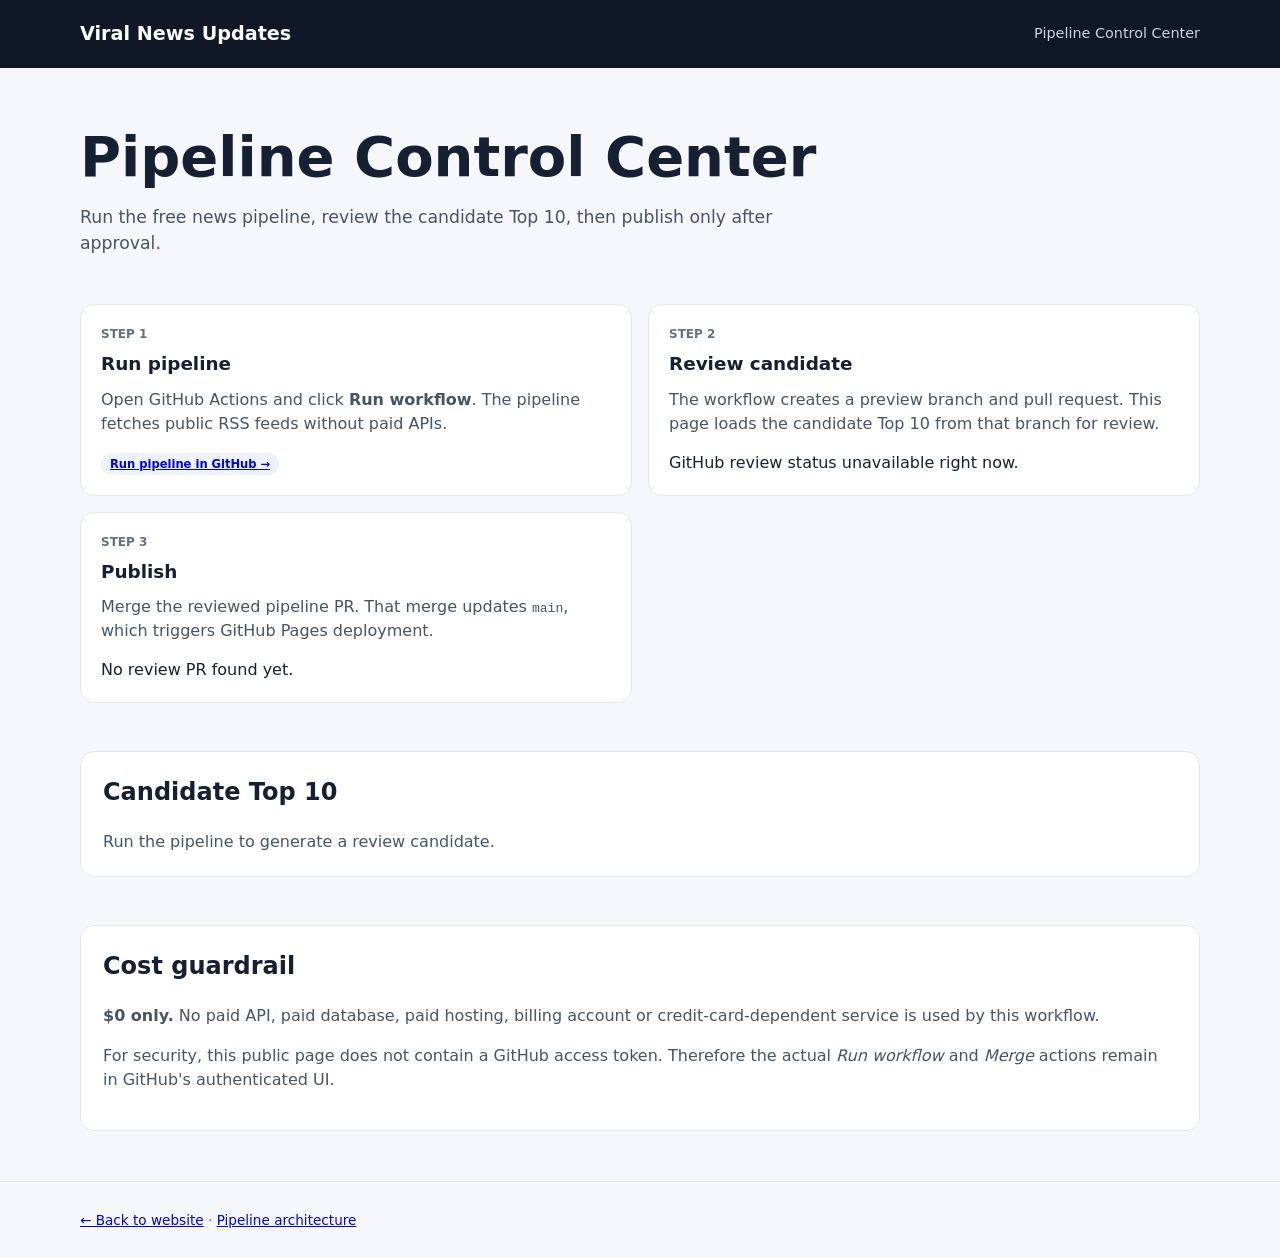
==== control.html @ 2425393c "feat: add free pipeline control center" ====
<!doctype html><html lang="en"><head><meta charset="utf-8"><meta name="viewport" content="width=device-width,initial-scale=1"><title>Pipeline Control Center · Viral News Updates</title><link rel="stylesheet" href="styles.css"></head><body><header class="site-header"><div class="container header-inner"><a class="brand" href="./">Viral News Updates</a><span class="tagline">Pipeline Control Center</span></div></header><main class="container"><section class="hero"><div><h1>Pipeline Control Center</h1><p class="hero-copy">Run the free news pipeline, review the candidate Top 10, then publish only after approval.</p></div></section><section class="issue-grid"><article class="card"><div class="rank">STEP 1</div><h3>Run pipeline</h3><p>Open GitHub Actions and click <strong>Run workflow</strong>. The pipeline fetches public RSS feeds without paid APIs.</p><a class="pill" href="https://github.com/Harshit381/viral-news-updates/actions/workflows/update-news.yml" target="_blank" rel="noopener">Run pipeline in GitHub →</a></article><article class="card"><div class="rank">STEP 2</div><h3>Review candidate</h3><p>The workflow creates a preview branch and pull request. This page loads the candidate Top 10 from that branch for review.</p><div id="candidate">Checking for an open pipeline review...</div></article><article class="card"><div class="rank">STEP 3</div><h3>Publish</h3><p>Merge the reviewed pipeline PR. That merge updates <code>main</code>, which triggers GitHub Pages deployment.</p><div id="publish">No review PR found yet.</div></article></section><section class="method"><h2>Candidate Top 10</h2><div id="preview">Run the pipeline to generate a review candidate.</div></section><section class="method"><h2>Cost guardrail</h2><p><strong>$0 only.</strong> No paid API, paid database, paid hosting, billing account or credit-card-dependent service is used by this workflow.</p><p>For security, this public page does not contain a GitHub access token. Therefore the actual <em>Run workflow</em> and <em>Merge</em> actions remain in GitHub's authenticated UI.</p></section></main><footer class="footer"><div class="container"><a href="./">← Back to website</a> · <a href="pipeline.html">Pipeline architecture</a></div></footer><script>
(async()=>{const api="https://api.github.com/repos/Harshit381/viral-news-updates/pulls?state=open&per_page=20";try{const prs=await fetch(api,{headers:{"Accept":"application/vnd.github+json"}}).then(r=>r.json());const pr=Array.isArray(prs)?prs.find(p=>(p.head?.ref||"").startsWith("pipeline-preview-")):null;if(!pr)return;document.querySelector("#candidate").innerHTML='<a class="pill" href="'+pr.html_url+'" target="_blank" rel="noopener">Review PR #'+pr.number+' →</a>';document.querySelector("#publish").innerHTML='<a class="pill" href="'+pr.html_url+'" target="_blank" rel="noopener">Review / merge PR #'+pr.number+' →</a>';const raw="https://raw.githubusercontent.com/Harshit381/viral-news-updates/"+encodeURIComponent(pr.head.ref)+"/data/issues.json";const d=await fetch(raw,{cache:"no-store"}).then(r=>r.json());const items=d.issues||[];document.querySelector("#preview").innerHTML=items.map((x,i)=>'<article class="method"><div class="rank">#'+(i+1)+'</div><h3>'+esc(x.title)+'</h3><p>'+esc(x.brief_summary||"")+'</p><div class="meta"><span class="pill">'+esc(x.status)+'</span><span class="pill">Score '+esc(x.score)+'</span><a class="pill" href="https://github.com/Harshit381/viral-news-updates/blob/'+encodeURIComponent(pr.head.ref)+'/data/issues.json" target="_blank" rel="noopener">Open candidate data</a></div></article>').join("")||"<p>Candidate data is empty.</p>";}catch(e){document.querySelector("#candidate").textContent="GitHub review status unavailable right now.";}})();
function esc(v){return String(v??"").replace(/[&<>"']/g,c=>({"&":"&amp;","<":"&lt;",">":"&gt;",'"':"&quot;","'":"&#039;"}[c]));}
</script></body></html>
---- styles.css ----
:root{font-family:Inter,system-ui,-apple-system,BlinkMacSystemFont,"Segoe UI",sans-serif;color:#172033;background:#f6f7fb;line-height:1.5}
*{box-sizing:border-box}body{margin:0}.container{width:min(1120px,92%);margin:auto}.site-header{background:#101828;color:#fff}.header-inner{min-height:68px;display:flex;align-items:center;justify-content:space-between;gap:20px}.brand{color:#fff;text-decoration:none;font-size:1.2rem;font-weight:800}.tagline{font-size:.9rem;color:#cbd5e1}.hero{padding:52px 0 30px;display:flex;justify-content:space-between;gap:30px}.eyebrow{font-size:.75rem;font-weight:800;letter-spacing:.12em;color:#667085}.hero h1{font-size:clamp(2rem,5vw,3.5rem);line-height:1.05;max-width:760px;margin:8px 0 18px}.hero-copy{max-width:720px;color:#475467;font-size:1.08rem}.last-updated{align-self:flex-end;white-space:nowrap;color:#667085;font-size:.85rem}.controls{background:#fff;border:1px solid #e4e7ec;border-radius:14px;padding:16px;display:grid;grid-template-columns:1fr 2fr;gap:12px;margin-bottom:36px}.controls label{display:flex;flex-direction:column;gap:6px;font-size:.8rem;font-weight:700;color:#475467}.controls input,.controls select{padding:11px 12px;border:1px solid #d0d5dd;border-radius:9px;background:#fff;font:inherit;color:#101828}.section-heading{display:flex;justify-content:space-between;align-items:center;margin-bottom:14px}.section-heading h2{margin:0}.section-heading span{color:#667085;font-size:.9rem}.issue-grid{display:grid;grid-template-columns:repeat(2,1fr);gap:16px}.card{background:#fff;border:1px solid #e4e7ec;border-radius:14px;padding:20px;text-decoration:none;color:inherit;transition:transform .12s ease,box-shadow .12s ease}.card:hover{transform:translateY(-2px);box-shadow:0 8px 24px rgba(16,24,40,.08)}.rank{font-size:.75rem;color:#667085;font-weight:800}.card h3{margin:7px 0 10px;font-size:1.15rem}.card p{color:#475467;margin:0 0 15px}.meta{display:flex;flex-wrap:wrap;gap:7px}.pill{border-radius:999px;background:#eef2ff;padding:4px 9px;font-size:.72rem;font-weight:700}.method{margin:48px 0;padding:22px;background:#fff;border:1px solid #e4e7ec;border-radius:14px;color:#475467}.method h2{margin-top:0;color:#172033}.footer{margin-top:50px;padding:28px 0;border-top:1px solid #e4e7ec;color:#667085;font-size:.85rem}@media(max-width:720px){.hero{display:block}.last-updated{margin-top:15px}.controls,.issue-grid{grid-template-columns:1fr}.tagline{display:none}}
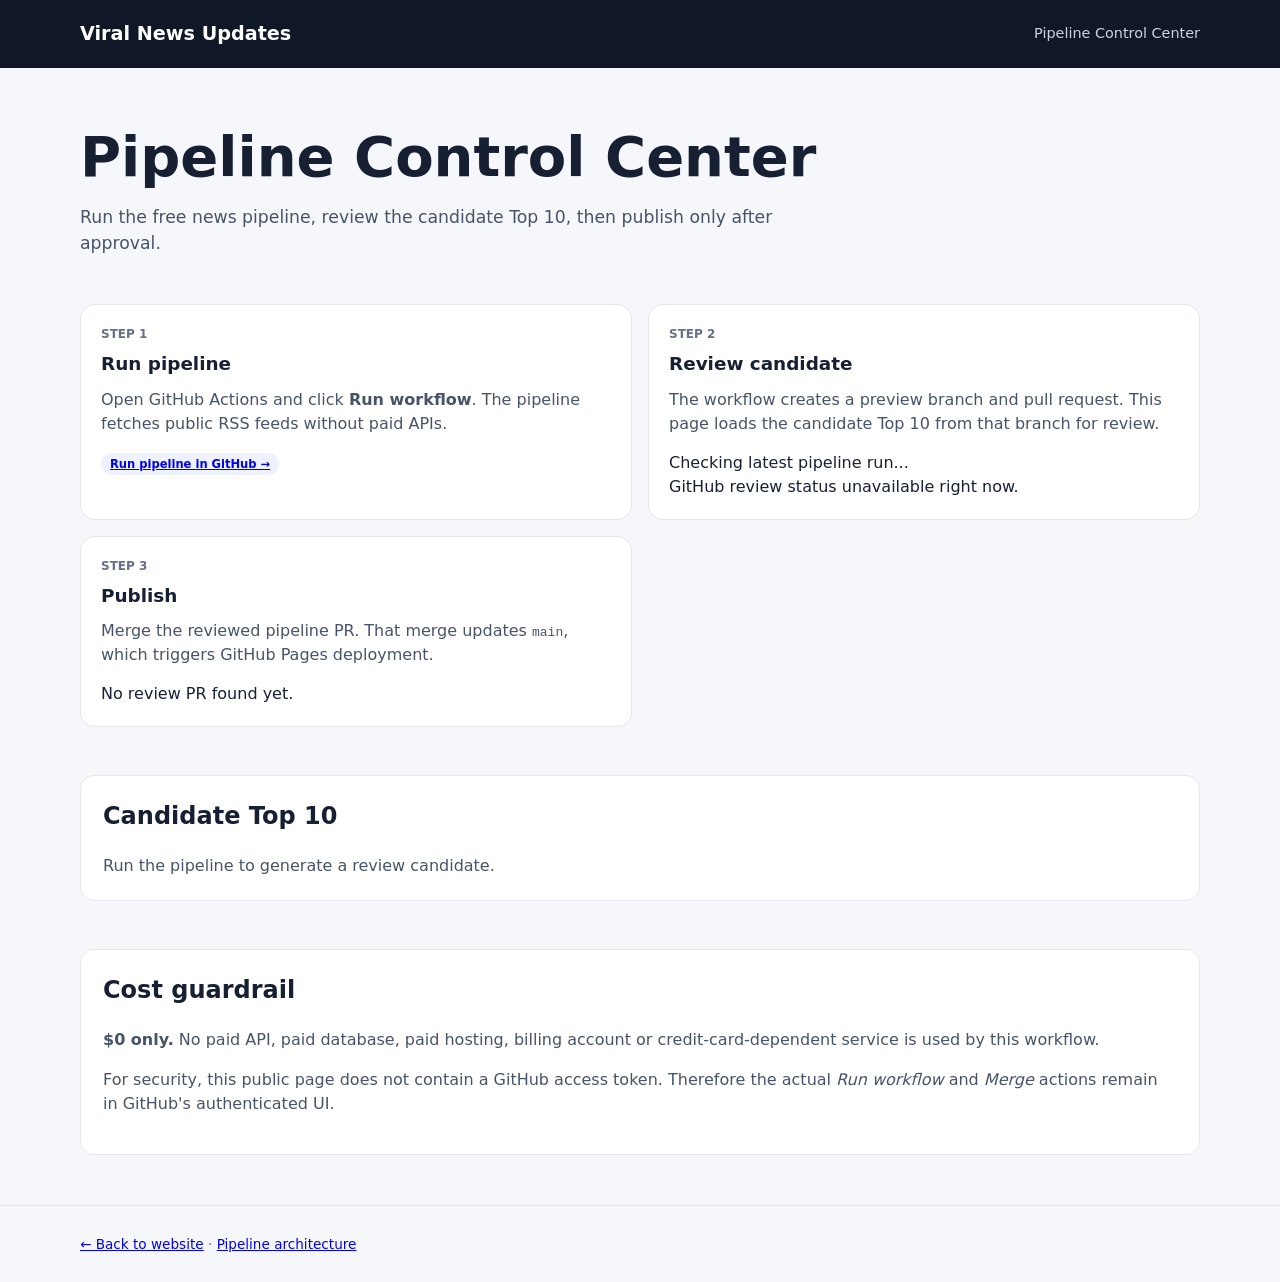
==== commit a20f4b0c: "feat: show latest pipeline run in control center" ====
--- a/control.html
+++ b/control.html
@@ -1,4 +1,4 @@
-<!doctype html><html lang="en"><head><meta charset="utf-8"><meta name="viewport" content="width=device-width,initial-scale=1"><title>Pipeline Control Center · Viral News Updates</title><link rel="stylesheet" href="styles.css"></head><body><header class="site-header"><div class="container header-inner"><a class="brand" href="./">Viral News Updates</a><span class="tagline">Pipeline Control Center</span></div></header><main class="container"><section class="hero"><div><h1>Pipeline Control Center</h1><p class="hero-copy">Run the free news pipeline, review the candidate Top 10, then publish only after approval.</p></div></section><section class="issue-grid"><article class="card"><div class="rank">STEP 1</div><h3>Run pipeline</h3><p>Open GitHub Actions and click <strong>Run workflow</strong>. The pipeline fetches public RSS feeds without paid APIs.</p><a class="pill" href="https://github.com/Harshit381/viral-news-updates/actions/workflows/update-news.yml" target="_blank" rel="noopener">Run pipeline in GitHub →</a></article><article class="card"><div class="rank">STEP 2</div><h3>Review candidate</h3><p>The workflow creates a preview branch and pull request. This page loads the candidate Top 10 from that branch for review.</p><div id="candidate">Checking for an open pipeline review...</div></article><article class="card"><div class="rank">STEP 3</div><h3>Publish</h3><p>Merge the reviewed pipeline PR. That merge updates <code>main</code>, which triggers GitHub Pages deployment.</p><div id="publish">No review PR found yet.</div></article></section><section class="method"><h2>Candidate Top 10</h2><div id="preview">Run the pipeline to generate a review candidate.</div></section><section class="method"><h2>Cost guardrail</h2><p><strong>$0 only.</strong> No paid API, paid database, paid hosting, billing account or credit-card-dependent service is used by this workflow.</p><p>For security, this public page does not contain a GitHub access token. Therefore the actual <em>Run workflow</em> and <em>Merge</em> actions remain in GitHub's authenticated UI.</p></section></main><footer class="footer"><div class="container"><a href="./">← Back to website</a> · <a href="pipeline.html">Pipeline architecture</a></div></footer><script>
-(async()=>{const api="https://api.github.com/repos/Harshit381/viral-news-updates/pulls?state=open&per_page=20";try{const prs=await fetch(api,{headers:{"Accept":"application/vnd.github+json"}}).then(r=>r.json());const pr=Array.isArray(prs)?prs.find(p=>(p.head?.ref||"").startsWith("pipeline-preview-")):null;if(!pr)return;document.querySelector("#candidate").innerHTML='<a class="pill" href="'+pr.html_url+'" target="_blank" rel="noopener">Review PR #'+pr.number+' →</a>';document.querySelector("#publish").innerHTML='<a class="pill" href="'+pr.html_url+'" target="_blank" rel="noopener">Review / merge PR #'+pr.number+' →</a>';const raw="https://raw.githubusercontent.com/Harshit381/viral-news-updates/"+encodeURIComponent(pr.head.ref)+"/data/issues.json";const d=await fetch(raw,{cache:"no-store"}).then(r=>r.json());const items=d.issues||[];document.querySelector("#preview").innerHTML=items.map((x,i)=>'<article class="method"><div class="rank">#'+(i+1)+'</div><h3>'+esc(x.title)+'</h3><p>'+esc(x.brief_summary||"")+'</p><div class="meta"><span class="pill">'+esc(x.status)+'</span><span class="pill">Score '+esc(x.score)+'</span><a class="pill" href="https://github.com/Harshit381/viral-news-updates/blob/'+encodeURIComponent(pr.head.ref)+'/data/issues.json" target="_blank" rel="noopener">Open candidate data</a></div></article>').join("")||"<p>Candidate data is empty.</p>";}catch(e){document.querySelector("#candidate").textContent="GitHub review status unavailable right now.";}})();
+<!doctype html><html lang="en"><head><meta charset="utf-8"><meta name="viewport" content="width=device-width,initial-scale=1"><title>Pipeline Control Center · Viral News Updates</title><link rel="stylesheet" href="styles.css"></head><body><header class="site-header"><div class="container header-inner"><a class="brand" href="./">Viral News Updates</a><span class="tagline">Pipeline Control Center</span></div></header><main class="container"><section class="hero"><div><h1>Pipeline Control Center</h1><p class="hero-copy">Run the free news pipeline, review the candidate Top 10, then publish only after approval.</p></div></section><section class="issue-grid"><article class="card"><div class="rank">STEP 1</div><h3>Run pipeline</h3><p>Open GitHub Actions and click <strong>Run workflow</strong>. The pipeline fetches public RSS feeds without paid APIs.</p><a class="pill" href="https://github.com/Harshit381/viral-news-updates/actions/workflows/update-news.yml" target="_blank" rel="noopener">Run pipeline in GitHub →</a></article><article class="card"><div class="rank">STEP 2</div><h3>Review candidate</h3><p>The workflow creates a preview branch and pull request. This page loads the candidate Top 10 from that branch for review.</p><div id="runstatus">Checking latest pipeline run...</div><div id="candidate">Checking for an open pipeline review...</div></article><article class="card"><div class="rank">STEP 3</div><h3>Publish</h3><p>Merge the reviewed pipeline PR. That merge updates <code>main</code>, which triggers GitHub Pages deployment.</p><div id="publish">No review PR found yet.</div></article></section><section class="method"><h2>Candidate Top 10</h2><div id="preview">Run the pipeline to generate a review candidate.</div></section><section class="method"><h2>Cost guardrail</h2><p><strong>$0 only.</strong> No paid API, paid database, paid hosting, billing account or credit-card-dependent service is used by this workflow.</p><p>For security, this public page does not contain a GitHub access token. Therefore the actual <em>Run workflow</em> and <em>Merge</em> actions remain in GitHub's authenticated UI.</p></section></main><footer class="footer"><div class="container"><a href="./">← Back to website</a> · <a href="pipeline.html">Pipeline architecture</a></div></footer><script>
+(async()=>{const api="https://api.github.com/repos/Harshit381/viral-news-updates/pulls?state=open&per_page=20";try{const runs=await fetch("https://api.github.com/repos/Harshit381/viral-news-updates/actions/runs?per_page=15",{headers:{"Accept":"application/vnd.github+json"}}).then(r=>r.json());const latest=(runs.workflow_runs||[]).find(x=>x.name==="Review news pipeline");if(latest){document.querySelector("#runstatus").innerHTML='<p><strong>Latest run:</strong> '+latest.status+(latest.conclusion?' · '+latest.conclusion:'')+' · <a class="pill" href="'+latest.html_url+'" target="_blank" rel="noopener">Open run →</a></p>';}const prs=await fetch(api,{headers:{"Accept":"application/vnd.github+json"}}).then(r=>r.json());const pr=Array.isArray(prs)?prs.find(p=>(p.head?.ref||"").startsWith("pipeline-preview-")):null;if(!pr)return;document.querySelector("#candidate").innerHTML='<a class="pill" href="'+pr.html_url+'" target="_blank" rel="noopener">Review PR #'+pr.number+' →</a>';document.querySelector("#publish").innerHTML='<a class="pill" href="'+pr.html_url+'" target="_blank" rel="noopener">Review / merge PR #'+pr.number+' →</a>';const raw="https://raw.githubusercontent.com/Harshit381/viral-news-updates/"+encodeURIComponent(pr.head.ref)+"/data/issues.json";const d=await fetch(raw,{cache:"no-store"}).then(r=>r.json());const items=d.issues||[];document.querySelector("#preview").innerHTML=items.map((x,i)=>'<article class="method"><div class="rank">#'+(i+1)+'</div><h3>'+esc(x.title)+'</h3><p>'+esc(x.brief_summary||"")+'</p><div class="meta"><span class="pill">'+esc(x.status)+'</span><span class="pill">Score '+esc(x.score)+'</span><a class="pill" href="https://github.com/Harshit381/viral-news-updates/blob/'+encodeURIComponent(pr.head.ref)+'/data/issues.json" target="_blank" rel="noopener">Open candidate data</a></div></article>').join("")||"<p>Candidate data is empty.</p>";}catch(e){document.querySelector("#candidate").textContent="GitHub review status unavailable right now.";}})();
 function esc(v){return String(v??"").replace(/[&<>"']/g,c=>({"&":"&amp;","<":"&lt;",">":"&gt;",'"':"&quot;","'":"&#039;"}[c]));}
 </script></body></html>
